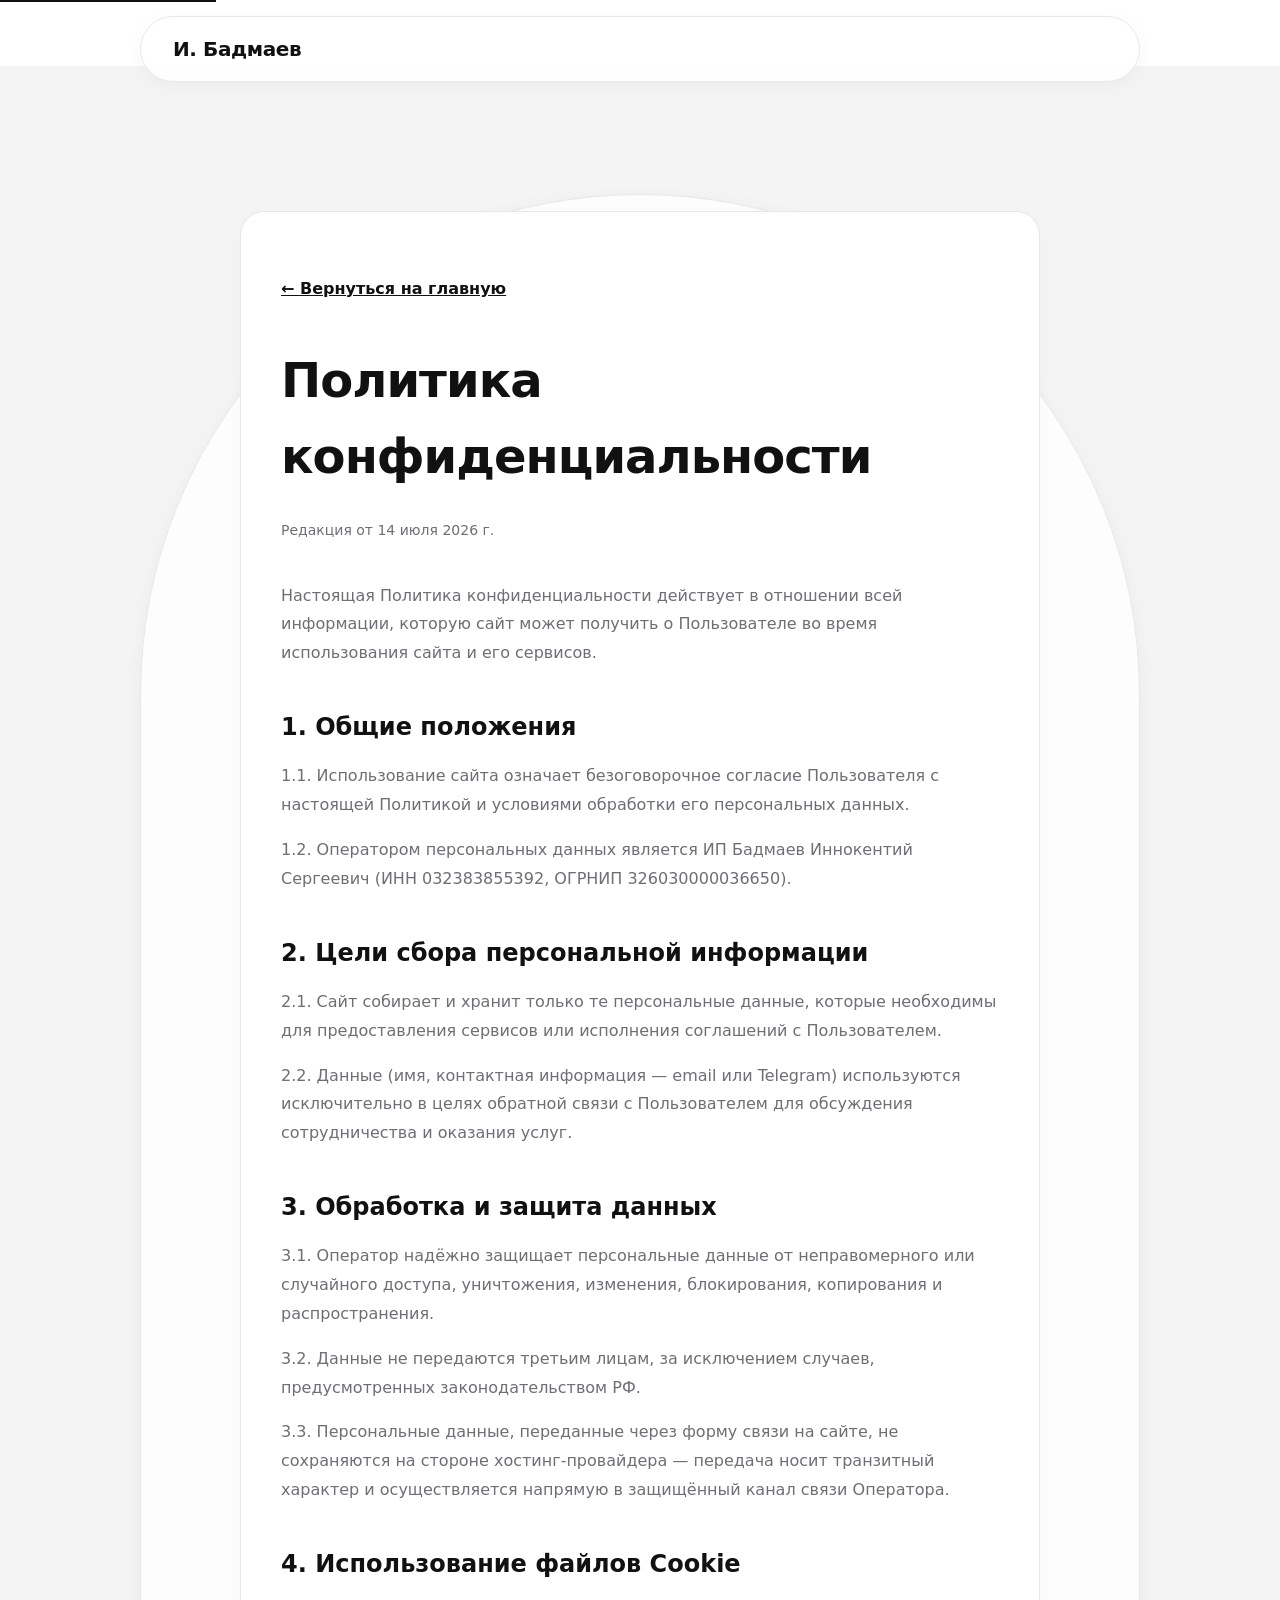
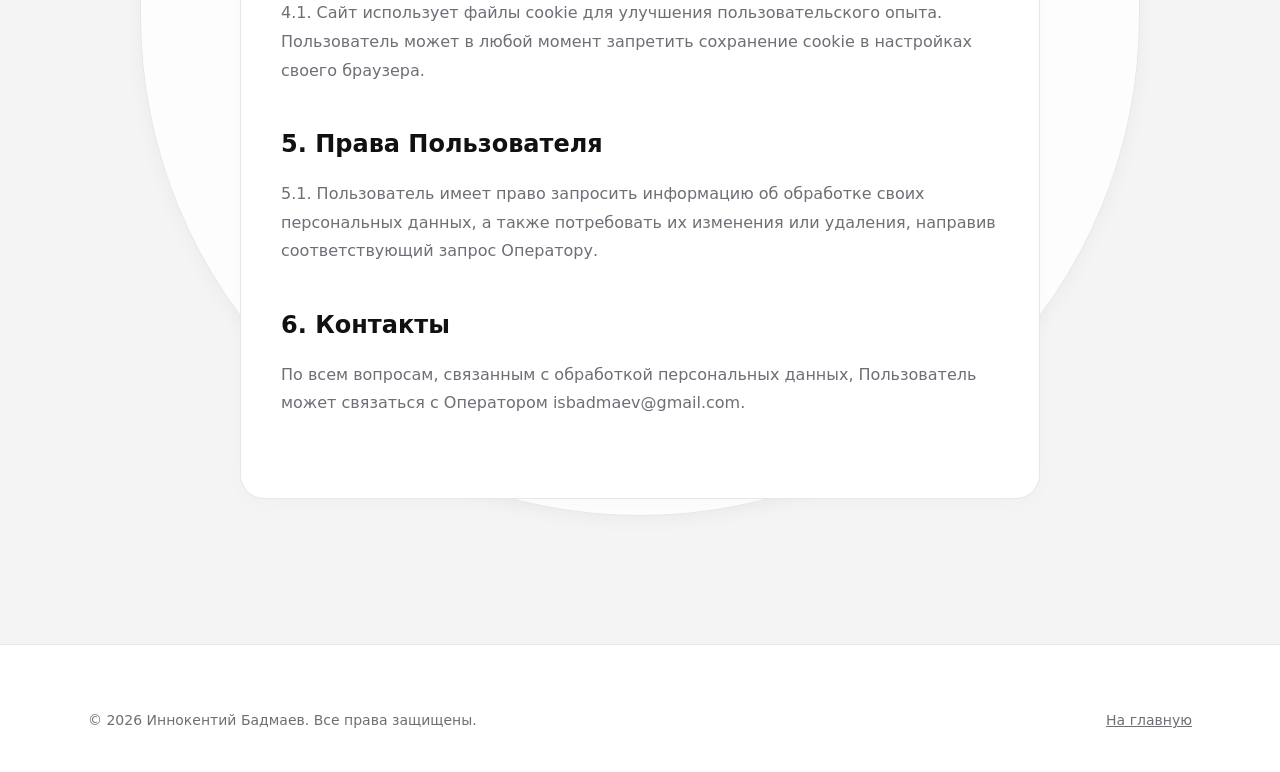
==== privacy.html @ 040f0d51 "Первый запуск" ====
<!DOCTYPE html>
<html lang="ru">
<head>
  <meta charset="UTF-8">
  <meta name="viewport" content="width=device-width, initial-scale=1.0">
  <meta name="theme-color" content="#FFFFFF">
  <title>Политика конфиденциальности &mdash; Иннокентий Бадмаев</title>
  <meta name="description" content="Политика конфиденциальности и обработки персональных данных ИП Бадмаев Иннокентий Сергеевич.">
  <meta name="robots" content="noindex, follow">
  <link rel="canonical" href="https://badmaev.example/privacy.html">

  <!-- Favicons: единые для всех страниц сайта -->
  <link rel="icon" href="assets/favicons/favicon.ico" sizes="any">
  <link rel="icon" type="image/png" sizes="32x32" href="assets/favicons/favicon-32x32.png">
  <link rel="apple-touch-icon" href="assets/favicons/apple-touch-icon.png">

  <link rel="stylesheet" href="css/normalize.css">
  <link rel="stylesheet" href="css/style.css">

  <style>
    /* Локальные стили страницы политики — используют переменные из :root в style.css */
    .privacy {
      padding: 8rem 0 var(--space-section);
      background-color: var(--color-bg-soft);
    }
    .privacy__content {
      max-width: 800px;
      margin: 0 auto;
      background-color: var(--color-bg);
      padding: var(--space-xl) var(--space-lg);
      border-radius: var(--radius-lg);
      border: 1px solid var(--color-border);
      box-shadow: var(--shadow-glow);
    }
    .privacy__updated {
      display: block;
      font-size: var(--fs-small);
      color: var(--color-text-secondary);
      margin-bottom: var(--space-lg);
    }
    .privacy__content h1 {
      font-size: var(--fs-h2);
      font-weight: var(--fw-black);
      margin-bottom: var(--space-md);
      letter-spacing: -0.02em;
      color: var(--color-text);
    }
    .privacy__content h2 {
      font-size: var(--fs-h3);
      font-weight: var(--fw-black);
      margin-top: var(--space-lg);
      margin-bottom: var(--space-sm);
      color: var(--color-text);
    }
    .privacy__content p,
    .privacy__content ul {
      color: var(--color-text-secondary);
      font-size: var(--fs-body);
      line-height: 1.8;
      margin-bottom: var(--space-sm);
    }
    .privacy__content ul {
      padding-left: 1.5rem;
    }
    .privacy__content a {
      color: var(--color-text);
      font-weight: var(--fw-bold);
      text-decoration: underline;
      transition: color var(--transition-fast);
    }
    .privacy__content a:hover {
      color: var(--color-text-secondary);
    }
    .privacy__back {
      display: inline-flex;
      align-items: center;
      gap: 0.5rem;
      margin-bottom: var(--space-lg);
      color: var(--color-text);
      font-weight: var(--fw-bold);
      text-decoration: none;
      transition: color var(--transition-fast);
    }
    .privacy__back:hover {
      color: var(--color-text-secondary);
    }
  </style>
</head>
<body>

  <a href="#privacy-content" class="skip-link">Перейти к содержанию</a>

  <!-- Лёгкая шапка для единого бренд-стиля со всеми страницами сайта -->
  <header class="header">
    <div class="header__container">
      <a href="index.html#hero" class="header__logo">И. Бадмаев</a>
    </div>
  </header>

  <main class="main">
    <section class="privacy" id="privacy-content" aria-labelledby="privacy-title">
      <div class="header__container">
        <div class="privacy__content">
          <a href="index.html" class="privacy__back">&larr; Вернуться на главную</a>

          <h1 id="privacy-title">Политика конфиденциальности</h1>
          <span class="privacy__updated">Редакция от 14 июля 2026 г.</span>

          <p>Настоящая Политика конфиденциальности действует в отношении всей информации, которую сайт может получить о Пользователе во время использования сайта и его сервисов.</p>

          <h2>1. Общие положения</h2>
          <p>1.1. Использование сайта означает безоговорочное согласие Пользователя с настоящей Политикой и условиями обработки его персональных данных.</p>
          <p>1.2. Оператором персональных данных является ИП Бадмаев Иннокентий Сергеевич (ИНН 032383855392, ОГРНИП 326030000036650).</p>

          <h2>2. Цели сбора персональной информации</h2>
          <p>2.1. Сайт собирает и хранит только те персональные данные, которые необходимы для предоставления сервисов или исполнения соглашений с Пользователем.</p>
          <p>2.2. Данные (имя, контактная информация — email или Telegram) используются исключительно в целях обратной связи с Пользователем для обсуждения сотрудничества и оказания услуг.</p>

          <h2>3. Обработка и защита данных</h2>
          <p>3.1. Оператор надёжно защищает персональные данные от неправомерного или случайного доступа, уничтожения, изменения, блокирования, копирования и распространения.</p>
          <p>3.2. Данные не передаются третьим лицам, за исключением случаев, предусмотренных законодательством РФ.</p>
          <p>3.3. Персональные данные, переданные через форму связи на сайте, не сохраняются на стороне хостинг-провайдера — передача носит транзитный характер и осуществляется напрямую в защищённый канал связи Оператора.</p>

          <h2>4. Использование файлов Cookie</h2>
          <p>4.1. Сайт использует файлы cookie для улучшения пользовательского опыта. Пользователь может в любой момент запретить сохранение cookie в настройках своего браузера.</p>

          <h2>5. Права Пользователя</h2>
          <p>5.1. Пользователь имеет право запросить информацию об обработке своих персональных данных, а также потребовать их изменения или удаления, направив соответствующий запрос Оператору.</p>

          <h2>6. Контакты</h2>
          <p>По всем вопросам, связанным с обработкой персональных данных, Пользователь может связаться с Оператором isbadmaev@gmail.com.</p>
        </div>
      </div>
    </section>
  </main>

  <footer class="footer">
    <div class="footer__container">
      <p class="footer__copyright">&copy; 2026 Иннокентий Бадмаев. Все права защищены.</p>
      <nav class="footer__nav" aria-label="Юридическая информация">
        <a class="footer__link" href="index.html">На главную</a>
      </nav>
    </div>
  </footer>

</body>
</html>
---- css/style.css ----
/* ==========================================================================
   style.css — БИС 2.1 (Light Premium Bento Edition)
   Стиль: Чистый минимализм, высокая контрастность, строгая типографика. 
   Mobile First. Подключается строго после normalize.css.
   ========================================================================== */

/* ---- 1. ROOT ПЕРЕМЕННЫЕ ---- */
:root {
  /* Цвета: Светлый премиум */
  --color-bg: #ffffff;          
  --color-bg-soft: #f4f4f5;     
  --color-bg-card: #ffffff;     
  --color-text: #111111;        
  --color-text-secondary: #6e6e76; 
  --color-border: #e7e7ea;      
  --color-border-hover: #d4d4d8;
  
  /* Акценты и Статусы (Успех/Ошибка) */
  --color-accent: #111111;      
  --color-accent-hover: #2a2a2e;
  --color-accent-text: #ffffff; 
  --color-error: #ef4444;       
  --color-success: #10b981;     

  /* Типографика */
  --font-main: 'Inter', system-ui, -apple-system, BlinkMacSystemFont, 'Segoe UI', sans-serif;
  --fs-h1: clamp(2.5rem, 7vw, 4.5rem);
  --fs-h2: clamp(2rem, 5vw, 3rem);
  --fs-h3: clamp(1.25rem, 2vw, 1.5rem);
  --fs-lead: clamp(1.125rem, 1.5vw, 1.25rem);
  --fs-body: 1rem;
  --fs-small: 0.875rem;
  
  --lh-tight: 1.05;
  --lh-normal: 1.6;
  
  --fw-black: 800;
  --fw-bold: 600;
  --fw-regular: 400;

  /* Отступы */
  --space-xs: 0.5rem;
  --space-sm: 1rem;
  --space-md: 1.5rem;
  --space-lg: 2.5rem;
  --space-xl: 4rem;
  --space-section: clamp(5rem, 12vw, 8rem);

  /* Радиусы */
  --radius-pill: 999px;
  --radius-lg: 24px;
  --radius-md: 16px;
  --radius-sm: 8px;

  /* Тени и эффекты */
  --shadow-glow: 0 4px 20px rgba(0, 0, 0, 0.02);
  --shadow-card-hover: 0 12px 30px rgba(0, 0, 0, 0.08), 0 4px 10px rgba(0, 0, 0, 0.03);
  
  /* Контейнер */
  --container-max: 1200px;
  --container-padding: 1.5rem;

  /* Анимация */
  --transition-fast: 0.2s ease-out;
  --transition-base: 0.4s cubic-bezier(0.16, 1, 0.3, 1);
}

@media (min-width: 768px) {
  :root {
    --container-padding: 3rem;
  }
}

/* ---- 2. БАЗА ---- */
body {
  font-family: var(--font-main);
  font-size: var(--fs-body);
  line-height: var(--lh-normal);
  color: var(--color-text);
  background-color: var(--color-bg);
  -webkit-font-smoothing: antialiased;
  -moz-osx-font-smoothing: grayscale;
}

::selection {
  background-color: rgba(17, 17, 17, 0.1);
  color: var(--color-text);
}

a {
  text-decoration: none;
  transition: all var(--transition-fast);
}

.skip-link {
  position: absolute;
  top: -40px;
  left: 0;
  background: var(--color-accent);
  color: var(--color-accent-text);
  padding: 8px;
  z-index: 1000;
  transition: top var(--transition-fast);
}
.skip-link:focus {
  top: 0;
}

.header__container,
.hero__container,
.matrix__container,
.services__container,
.cases__container,
.contact__container,
.footer__container {
  max-width: var(--container-max);
  margin: 0 auto;
  padding-left: var(--container-padding);
  padding-right: var(--container-padding);
}

/* ---- 3. КНОПКИ ---- */
.button {
  display: inline-flex;
  align-items: center;
  justify-content: center;
  gap: var(--space-xs);
  padding: 1.125rem 2.25rem;
  border-radius: var(--radius-pill);
  font-size: var(--fs-body);
  font-weight: var(--fw-bold);
  white-space: nowrap;
  cursor: pointer;
  transition: all var(--transition-base);
}

.button--primary {
  background-color: var(--color-accent);
  color: var(--color-accent-text);
  border: 1px solid transparent;
}

.button--primary:hover {
  background-color: var(--color-accent-hover);
  transform: scale(1.02) translateY(-2px);
  box-shadow: 0 10px 20px rgba(0, 0, 0, 0.1);
}

.button--primary:active {
  transform: scale(0.98);
}

.button:disabled {
  opacity: 0.7;
  cursor: not-allowed;
  transform: none !important;
  box-shadow: none !important;
}

.card__link,
.cases__cta {
  display: inline-flex;
  align-items: center;
  gap: 0.5rem;
  margin-top: auto;
  padding-top: var(--space-md);
  font-size: var(--fs-small);
  font-weight: var(--fw-bold);
  color: var(--color-text);
  text-transform: uppercase;
  letter-spacing: 0.05em;
}

.card__link-arrow {
  display: inline-block;
  transition: transform var(--transition-fast);
}

.card__link:hover .card__link-arrow,
.cases__cta:hover .card__link-arrow {
  transform: translateX(6px);
}

.card__link:hover,
.cases__cta:hover {
  color: var(--color-text-secondary);
}

/* ---- 4. HEADER (ИСПРАВЛЕНО ДЛЯ МЕНЮ) ---- */
.header {
  position: sticky;
  top: var(--space-sm);
  z-index: 100;
  display: flex;
  justify-content: center;
  padding: 0 var(--space-sm);
}

.header__container {
  position: relative; /* Важно: для позиционирования ::before */
  display: flex;
  align-items: center;
  justify-content: space-between;
  width: 100%;
  max-width: 1000px;
  padding: 1rem 2rem;
  background-color: rgba(255, 255, 255, 0.85);
  border: 1px solid var(--color-border);
  border-radius: var(--radius-pill);
  box-shadow: 0 4px 20px rgba(0, 0, 0, 0.04);
}

/* Размытие вынесено на отдельный слой, чтобы не блокировать мобильное меню */
.header__container::before {
  content: "";
  position: absolute;
  inset: 0;
  border-radius: inherit;
  backdrop-filter: blur(16px);
  -webkit-backdrop-filter: blur(16px);
  z-index: -1; 
}

.header__logo {
  font-weight: var(--fw-black);
  font-size: 1.25rem;
  color: var(--color-text);
  letter-spacing: -0.02em;
}

.nav__burger {
  display: flex;
  flex-direction: column;
  justify-content: center;
  gap: 6px;
  width: 32px;
  height: 32px;
  z-index: 110;
  background: transparent;
  border: none;
  cursor: pointer;
  padding: 0;
}

.nav__burger-line {
  display: block;
  width: 100%;
  height: 2px;
  background-color: var(--color-text);
  border-radius: 2px;
  transition: all var(--transition-base);
}

.nav__burger[aria-expanded="true"] .nav__burger-line:nth-child(1) {
  transform: translateY(8px) rotate(45deg);
}
.nav__burger[aria-expanded="true"] .nav__burger-line:nth-child(2) {
  opacity: 0;
}
.nav__burger[aria-expanded="true"] .nav__burger-line:nth-child(3) {
  transform: translateY(-8px) rotate(-45deg);
}

/* Оверлей меню */
.nav__overlay {
  position: fixed;
  top: 0;
  left: 0;
  width: 100vw;
  height: 100vh;
  background-color: rgba(17, 17, 17, 0.4);
  backdrop-filter: blur(4px);
  -webkit-backdrop-filter: blur(4px);
  z-index: 115;
  opacity: 0;
  visibility: hidden;
  transition: all var(--transition-base);
}

.nav__overlay.is-active {
  opacity: 1;
  visibility: visible;
}

/* Панель меню */
.nav__menu {
  position: fixed;
  top: 0;
  right: 0;
  height: 100vh;
  width: min(85vw, 360px);
  background-color: var(--color-bg);
  border-left: 1px solid var(--color-border);
  display: flex;
  flex-direction: column;
  align-items: flex-start;
  gap: var(--space-lg);
  padding: 8rem var(--space-lg) var(--space-lg);
  transform: translateX(100%);
  transition: transform var(--transition-base);
  z-index: 120;
  box-shadow: -10px 0 40px rgba(0, 0, 0, 0.05);
}

.nav__menu.is-open {
  transform: translateX(0);
}

/* Железобетонный крестик закрытия */
.nav__close {
  position: absolute;
  top: 1rem;
  right: 1.5rem;
  background: transparent;
  border: none;
  font-size: 3rem; /* Крупно и удобно */
  line-height: 1;
  color: var(--color-text-secondary);
  cursor: pointer;
  transition: color var(--transition-fast), transform var(--transition-fast);
  padding: 1rem; /* Большая зона клика для пальца */
  display: flex;
  align-items: center;
  justify-content: center;
  border-radius: 50%;
  z-index: 1000; /* Принудительно поверх всего */
}

.nav__close:hover {
  color: var(--color-text);
  transform: scale(1.1);
}

.nav__link {
  font-size: 1.5rem;
  font-weight: var(--fw-bold);
  color: var(--color-text-secondary);
  display: block;
}

.nav__link:hover {
  color: var(--color-text);
}

.nav__link--cta {
  margin-top: var(--space-md);
  padding: 1rem 2rem;
  background-color: var(--color-accent);
  color: var(--color-bg);
  border-radius: var(--radius-pill);
  font-size: 1.125rem;
}

@media (min-width: 900px) {
  .nav__burger,
  .nav__overlay,
  .nav__close {
    display: none;
  }
  .nav__menu {
    position: static;
    height: auto;
    width: auto;
    flex-direction: row;
    align-items: center;
    gap: 2.5rem;
    padding: 0;
    transform: none;
    border: none;
    background-color: transparent;
    box-shadow: none;
  }
  .nav__link {
    font-size: 0.9375rem;
  }
  .nav__link--cta {
    margin-top: 0;
    padding: 0.75rem 1.5rem;
    font-size: 0.9375rem;
  }
}

/* ---- 5. HERO ---- */
.hero {
  padding: 8rem 0 var(--space-section);
  background-color: var(--color-bg);
}

.hero__container {
  display: flex;
  flex-direction: column;
  gap: var(--space-xl);
}

.hero__avatar {
  width: 140px;
  height: 160px; 
  border-radius: var(--radius-lg);
  object-fit: cover;
  margin-bottom: var(--space-lg);
  border: 1px solid var(--color-border);
  box-shadow: var(--shadow-glow);
}

.hero__title {
  font-size: var(--fs-h1);
  font-weight: var(--fw-black);
  line-height: var(--lh-tight);
  letter-spacing: -0.03em;
  margin-bottom: var(--space-md);
  color: var(--color-text);
}

.hero__subtitle {
  font-size: var(--fs-lead);
  font-weight: var(--fw-bold);
  color: var(--color-text-secondary);
  margin-bottom: var(--space-md);
  max-width: 800px;
}

.hero__lead {
  font-size: var(--fs-body);
  color: var(--color-text-secondary);
  max-width: 600px;
  margin-bottom: var(--space-lg);
  line-height: 1.8;
}

.hero__stats {
  display: grid;
  grid-template-columns: 1fr;
  gap: var(--space-sm);
}

.hero__stat {
  background-color: var(--color-bg-soft);
  border: 1px solid transparent;
  border-radius: var(--radius-lg);
  padding: var(--space-lg);
  display: flex;
  flex-direction: column;
  gap: 0.5rem;
}

.hero__stat-number {
  font-size: 2.5rem;
  font-weight: var(--fw-black);
  color: var(--color-text);
  letter-spacing: -0.02em;
}

.hero__stat-label {
  font-size: var(--fs-small);
  color: var(--color-text-secondary);
  line-height: 1.5;
}

@media (min-width: 768px) {
  .hero__avatar {
    width: 180px;
    height: 220px;
  }
  .hero__stats {
    grid-template-columns: repeat(3, 1fr);
  }
}

/* ---- ЧЕРЕДОВАНИЕ ФОНА СЕКЦИЙ ---- */
.matrix, .cases {
  background-color: var(--color-bg-soft);
}
.services, .contact {
  background-color: var(--color-bg);
}

/* ---- 6. КАРТОЧКИ УСЛУГ И КЕЙСОВ ---- */
.matrix, .services, .cases {
  padding: var(--space-section) 0;
}

.matrix__title, .services__title, .cases__title {
  font-size: var(--fs-h2);
  font-weight: var(--fw-black);
  letter-spacing: -0.02em;
  margin-bottom: var(--space-sm);
}

.matrix__subtitle, .contact__subtitle {
  font-size: var(--fs-lead);
  color: var(--color-text-secondary);
  max-width: 600px;
  margin-bottom: var(--space-xl);
}

/* Сетки */
.matrix__grid {
  display: grid;
  grid-template-columns: 1fr;
  gap: var(--space-md);
}

.services-grid, .cases__timeline {
  display: grid;
  grid-template-columns: 1fr;
  gap: var(--space-md);
}

.matrix__card, .services-grid__item, .cases__card {
  background-color: var(--color-bg-card);
  border: 1px solid var(--color-border);
  border-radius: var(--radius-lg);
  padding: var(--space-lg);
  display: flex;
  flex-direction: column;
  transition: all var(--transition-base);
  box-shadow: var(--shadow-glow);
}

.services-grid__item {
  background-color: var(--color-bg-soft);
  border-color: transparent;
}

.matrix__card:hover, .services-grid__item:hover, .cases__card:hover {
  transform: translateY(-4px);
  border-color: var(--color-border-hover);
  box-shadow: var(--shadow-card-hover);
  background-color: var(--color-bg-card);
}

.matrix__card-title, .services-grid__title, .cases__item-title {
  font-size: var(--fs-h3);
  font-weight: var(--fw-bold);
  margin-bottom: var(--space-sm);
  color: var(--color-text);
  letter-spacing: -0.01em;
}

.matrix__card-text, .services-grid__text, .cases__item-text {
  font-size: 1rem;
  color: var(--color-text-secondary);
  line-height: 1.6;
  margin-bottom: var(--space-lg);
}

.services-grid__index {
  display: inline-block;
  font-size: 0.75rem;
  font-weight: var(--fw-black);
  color: rgba(17, 17, 17, 0.3);
  margin-bottom: var(--space-md);
  font-family: monospace;
  letter-spacing: 0.1em;
}

.cases__date {
  display: inline-block;
  font-size: var(--fs-small);
  color: var(--color-text-secondary);
  margin-bottom: var(--space-sm);
  font-family: monospace;
}

.cases__badges {
  display: flex;
  flex-wrap: wrap;
  gap: 0.5rem;
  margin-bottom: var(--space-md);
}

.cases__badge {
  padding: 0.375rem 0.875rem;
  background-color: var(--color-bg-soft);
  border-radius: var(--radius-pill);
  font-size: 0.75rem;
  font-weight: var(--fw-bold);
  color: var(--color-text);
}

@media (min-width: 768px) {
  .matrix__grid {
    grid-template-columns: repeat(3, 1fr);
  }
  .services-grid {
    grid-template-columns: repeat(2, 1fr);
  }
  .cases__timeline {
    grid-template-columns: repeat(2, 1fr);
  }
}

/* ---- 7. ФОРМА СВЯЗИ ---- */
.contact {
  padding: var(--space-section) 0;
}

.contact__container {
  display: flex;
  flex-direction: column;
  max-width: 800px;
  margin: 0 auto;
}

.contact__form {
  background-color: var(--color-bg-card);
  border: 1px solid var(--color-border);
  border-radius: var(--radius-lg);
  padding: var(--space-lg);
  display: flex;
  flex-direction: column;
  gap: var(--space-md);
  box-shadow: var(--shadow-glow);
}

.contact__row {
  display: grid;
  grid-template-columns: 1fr;
  gap: var(--space-md);
}

.contact__field {
  display: flex;
  flex-direction: column;
  gap: 0.5rem;
  position: relative; 
}

.contact__label {
  font-size: 0.875rem;
  font-weight: var(--fw-bold);
  color: var(--color-text-secondary);
}

.contact__input,
.contact__textarea {
  padding: 1rem 1.25rem;
  background-color: var(--color-bg-soft);
  border: 1px solid transparent;
  border-radius: var(--radius-md);
  font-family: var(--font-main);
  font-size: 1rem;
  color: var(--color-text);
  transition: all var(--transition-fast);
}

.contact__input:focus,
.contact__textarea:focus {
  outline: none;
  border-color: var(--color-text);
  background-color: var(--color-bg);
  box-shadow: 0 0 0 4px rgba(17, 17, 17, 0.05);
}

.contact__input.is-invalid,
.contact__textarea.is-invalid {
  border-color: var(--color-error);
  background-color: #fef2f2;
}
.contact__input.is-invalid:focus,
.contact__textarea.is-invalid:focus {
  box-shadow: 0 0 0 4px rgba(239, 68, 68, 0.1);
}

.contact__error {
  color: var(--color-error);
  font-size: 0.75rem;
  font-weight: var(--fw-bold);
  display: none;
  margin-top: 0.25rem;
}
.contact__error.is-visible {
  display: block;
}

.contact__textarea {
  resize: vertical;
  min-height: 140px;
}

.contact__consent {
  display: flex;
  align-items: flex-start;
  gap: 0.75rem;
  margin-top: 0.5rem;
}

.contact__checkbox {
  margin-top: 0.25rem;
  width: 18px;
  height: 18px;
  accent-color: var(--color-accent);
}

.contact__consent-label {
  font-size: 0.875rem;
  color: var(--color-text-secondary);
  line-height: 1.5;
}

.contact__policy-link {
  color: var(--color-text);
  text-decoration: underline;
}

.contact__submit {
  margin-top: var(--space-sm);
  align-self: flex-start;
}

.contact__microtext {
  font-size: 0.75rem;
  color: var(--color-text-secondary);
  margin-top: 0.5rem;
}

.contact__status {
  font-size: 0.875rem;
  font-weight: var(--fw-bold);
  margin-top: 1rem;
  display: none;
  padding: 1rem;
  border-radius: var(--radius-sm);
}

.contact__status.is-success {
  display: block;
  background-color: #ecfdf5;
  color: var(--color-success);
  border: 1px solid #a7f3d0;
}

.contact__status.is-error {
  display: block;
  background-color: #fef2f2;
  color: var(--color-error);
  border: 1px solid #fecaca;
}

@media (min-width: 640px) {
  .contact__row {
    grid-template-columns: repeat(2, 1fr);
  }
}

/* ---- 8. FOOTER ---- */
.footer {
  padding: var(--space-xl) 0 var(--space-lg);
  border-top: 1px solid var(--color-border);
  background-color: var(--color-bg);
}

.footer__container {
  display: flex;
  flex-direction: column;
  align-items: center;
  gap: var(--space-md);
  text-align: center;
}

.footer__copyright {
  font-size: 0.875rem;
  color: var(--color-text-secondary);
}

.footer__nav {
  display: flex;
  gap: var(--space-sm);
}

.footer__link {
  font-size: 0.875rem;
  color: var(--color-text-secondary);
  text-decoration: underline;
}

.footer__link:hover {
  color: var(--color-text);
}

.footer__socials {
  display: flex;
  gap: var(--space-md);
}

.footer__social-link {
  font-size: 0.875rem;
  font-weight: var(--fw-bold);
  color: var(--color-text);
}

.footer__social-link:hover {
  color: var(--color-text-secondary);
}

@media (min-width: 640px) {
  .footer__container {
    flex-direction: row;
    justify-content: space-between;
    text-align: left;
  }
}

/* ---- 9. COOKIE CONSENT ---- */
.cookie-consent {
  position: fixed;
  bottom: var(--space-md);
  left: 50%;
  transform: translateX(-50%) translateY(0);
  z-index: 200;
  display: flex;
  flex-direction: column;
  align-items: center;
  gap: var(--space-md);
  width: calc(100% - 2rem);
  max-width: 600px;
  padding: 1.5rem;
  background-color: rgba(255, 255, 255, 0.95);
  backdrop-filter: blur(20px);
  -webkit-backdrop-filter: blur(20px);
  border: 1px solid var(--color-border);
  border-radius: var(--radius-lg);
  box-shadow: 0 20px 40px rgba(0, 0, 0, 0.1);
  transition: all var(--transition-base);
}

.cookie-consent[hidden] {
  display: flex;
  opacity: 0;
  transform: translateX(-50%) translateY(120%);
  pointer-events: none;
}

.cookie-consent__text {
  font-size: 0.875rem;
  color: var(--color-text-secondary);
  text-align: center;
  line-height: 1.5;
}

.cookie-consent__link {
  color: var(--color-text);
  text-decoration: underline;
}

@media (min-width: 640px) {
  .cookie-consent {
    flex-direction: row;
    justify-content: space-between;
    text-align: left;
  }
  .cookie-consent__text {
    text-align: left;
  }
}
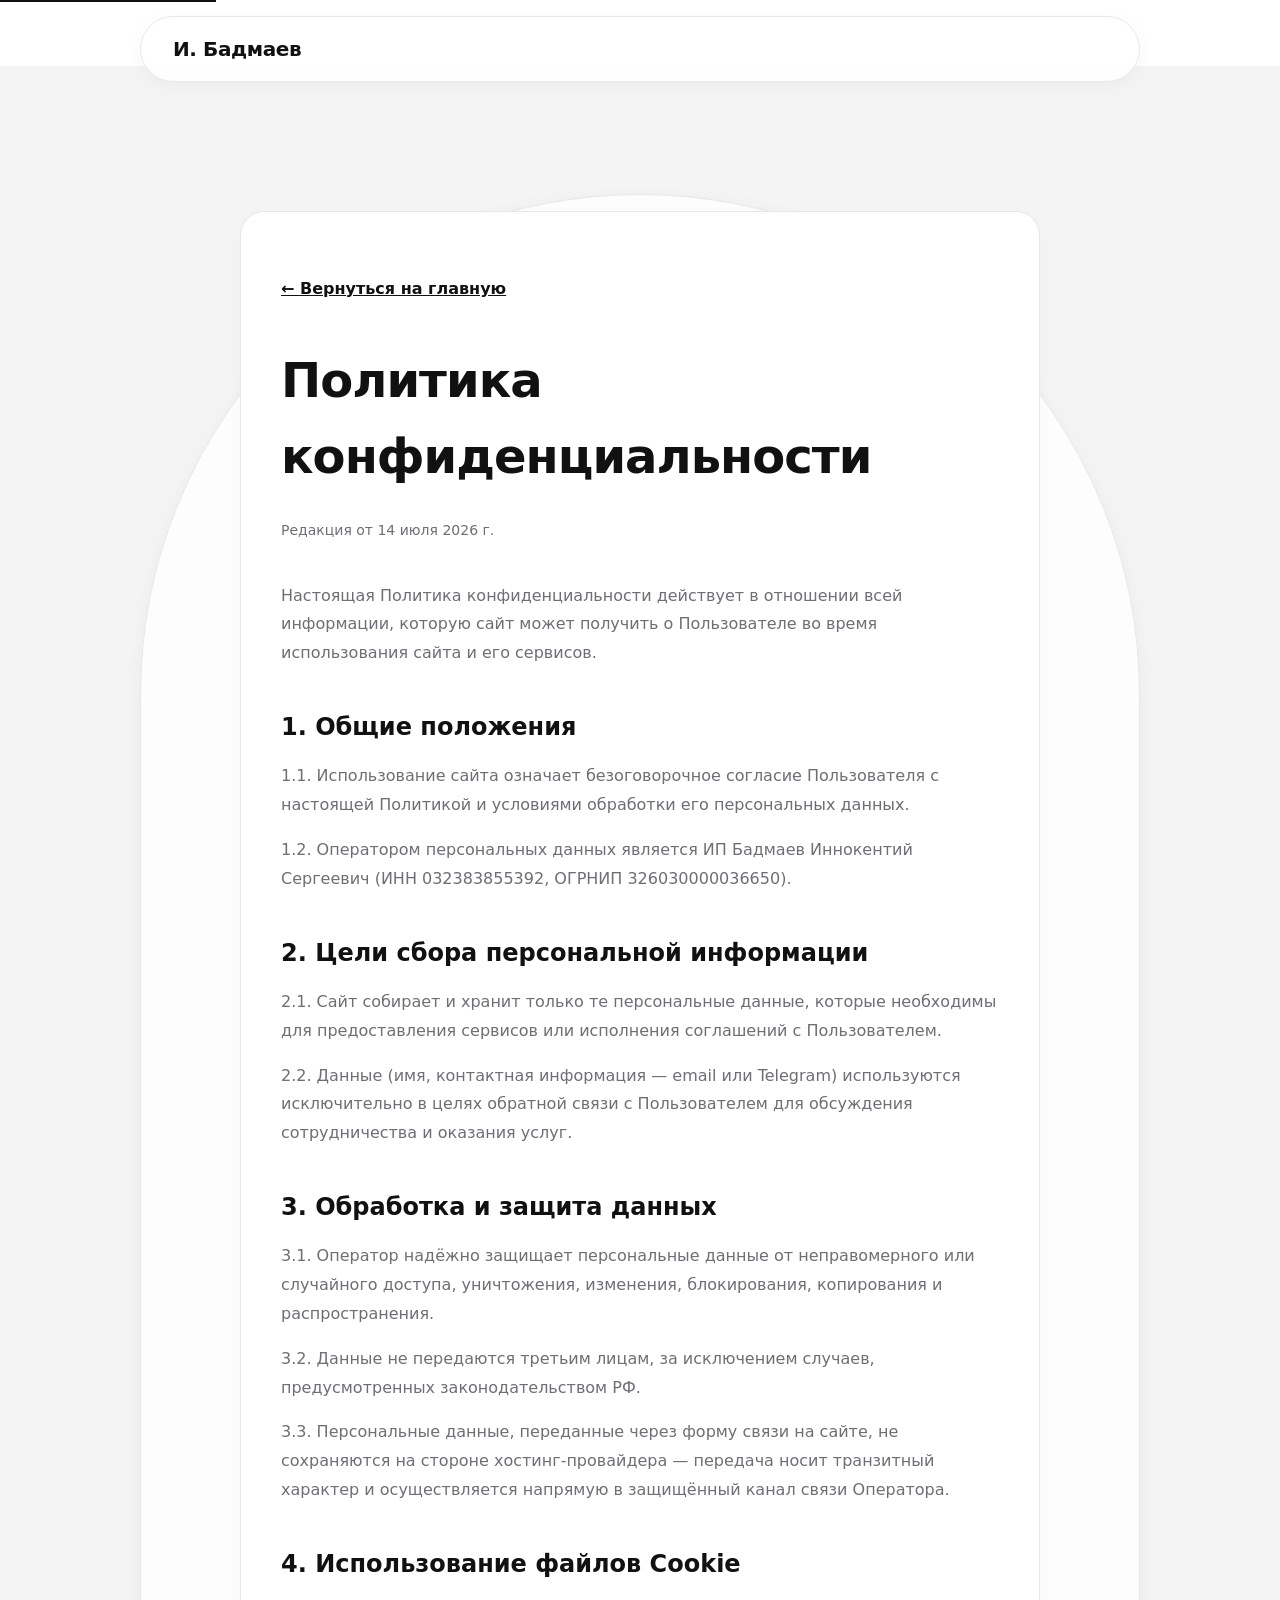
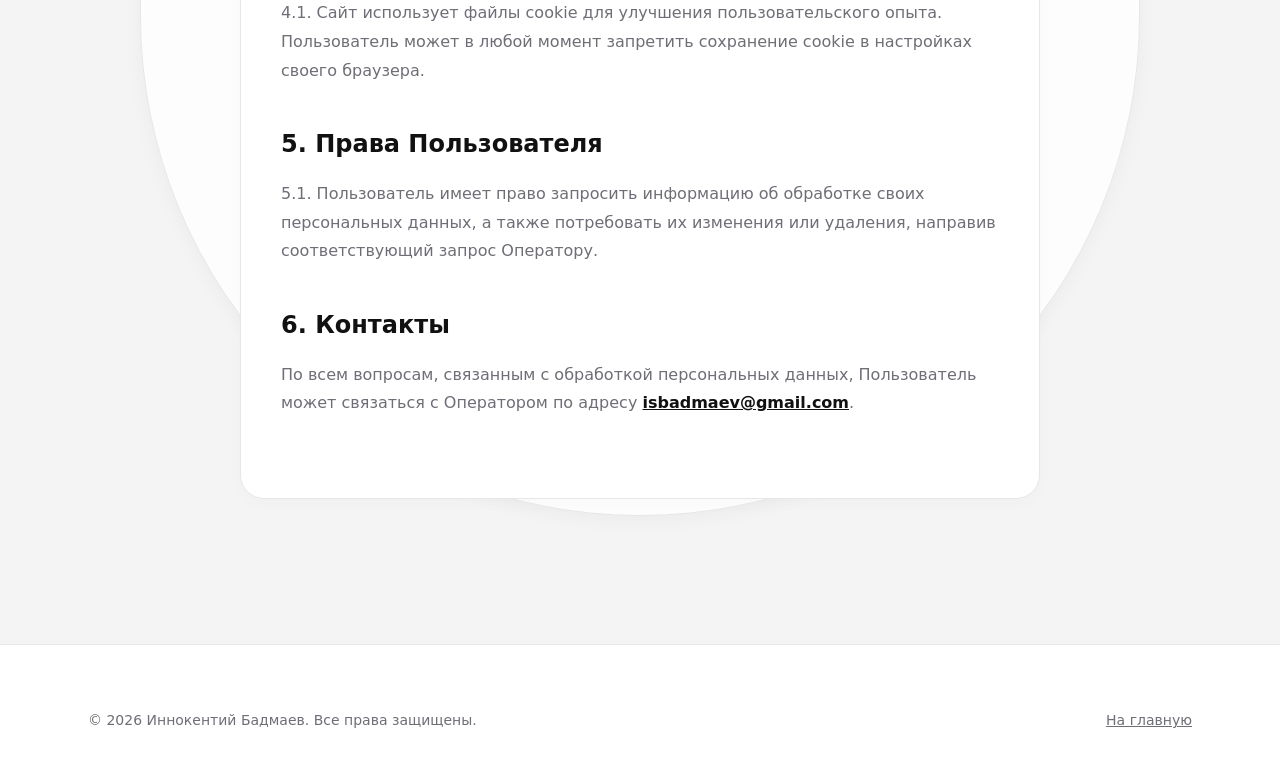
==== commit f3585fcc: "fix: contact__title styles, menu null-check, netlify build config" ====
--- a/privacy.html
+++ b/privacy.html
@@ -7,7 +7,7 @@
   <title>Политика конфиденциальности &mdash; Иннокентий Бадмаев</title>
   <meta name="description" content="Политика конфиденциальности и обработки персональных данных ИП Бадмаев Иннокентий Сергеевич.">
   <meta name="robots" content="noindex, follow">
-  <link rel="canonical" href="https://badmaev.example/privacy.html">
+  <link rel="canonical" href="https://isbadmaev.ru/privacy.html">
 
   <!-- Favicons: единые для всех страниц сайта -->
   <link rel="icon" href="assets/favicons/favicon.ico" sizes="any">
@@ -128,7 +128,7 @@
           <p>5.1. Пользователь имеет право запросить информацию об обработке своих персональных данных, а также потребовать их изменения или удаления, направив соответствующий запрос Оператору.</p>
 
           <h2>6. Контакты</h2>
-          <p>По всем вопросам, связанным с обработкой персональных данных, Пользователь может связаться с Оператором isbadmaev@gmail.com.</p>
+          <p>По всем вопросам, связанным с обработкой персональных данных, Пользователь может связаться с Оператором по адресу <a href="mailto:isbadmaev@gmail.com">isbadmaev@gmail.com</a>.</p>
         </div>
       </div>
     </section>
--- a/css/style.css
+++ b/css/style.css
@@ -379,8 +379,19 @@
     font-size: 0.9375rem;
   }
 }
+@media (max-width: 400px) {
+  .header__logo {
+    font-size: 1rem;
+  }
+  .header__container {
+    padding: 1rem 1.25rem;
+  }
+}
 
 /* ---- 5. HERO ---- */
+.hero, .matrix, .services, .cases, .contact {
+  scroll-margin-top: 6rem;
+}
 .hero {
   padding: 8rem 0 var(--space-section);
   background-color: var(--color-bg);
@@ -479,7 +490,7 @@
   padding: var(--space-section) 0;
 }
 
-.matrix__title, .services__title, .cases__title {
+.matrix__title, .services__title, .cases__title, .contact__title {
   font-size: var(--fs-h2);
   font-weight: var(--fw-black);
   letter-spacing: -0.02em;
@@ -830,6 +841,16 @@
   transform: translateX(-50%) translateY(120%);
   pointer-events: none;
 }
+.cookie-consent:not(.is-visible) {
+  opacity: 0;
+  transform: translateX(-50%) translateY(120%);
+  pointer-events: none;
+}
+.cookie-consent.is-visible {
+  opacity: 1;
+  transform: translateX(-50%) translateY(0);
+  pointer-events: auto;
+}
 
 .cookie-consent__text {
   font-size: 0.875rem;
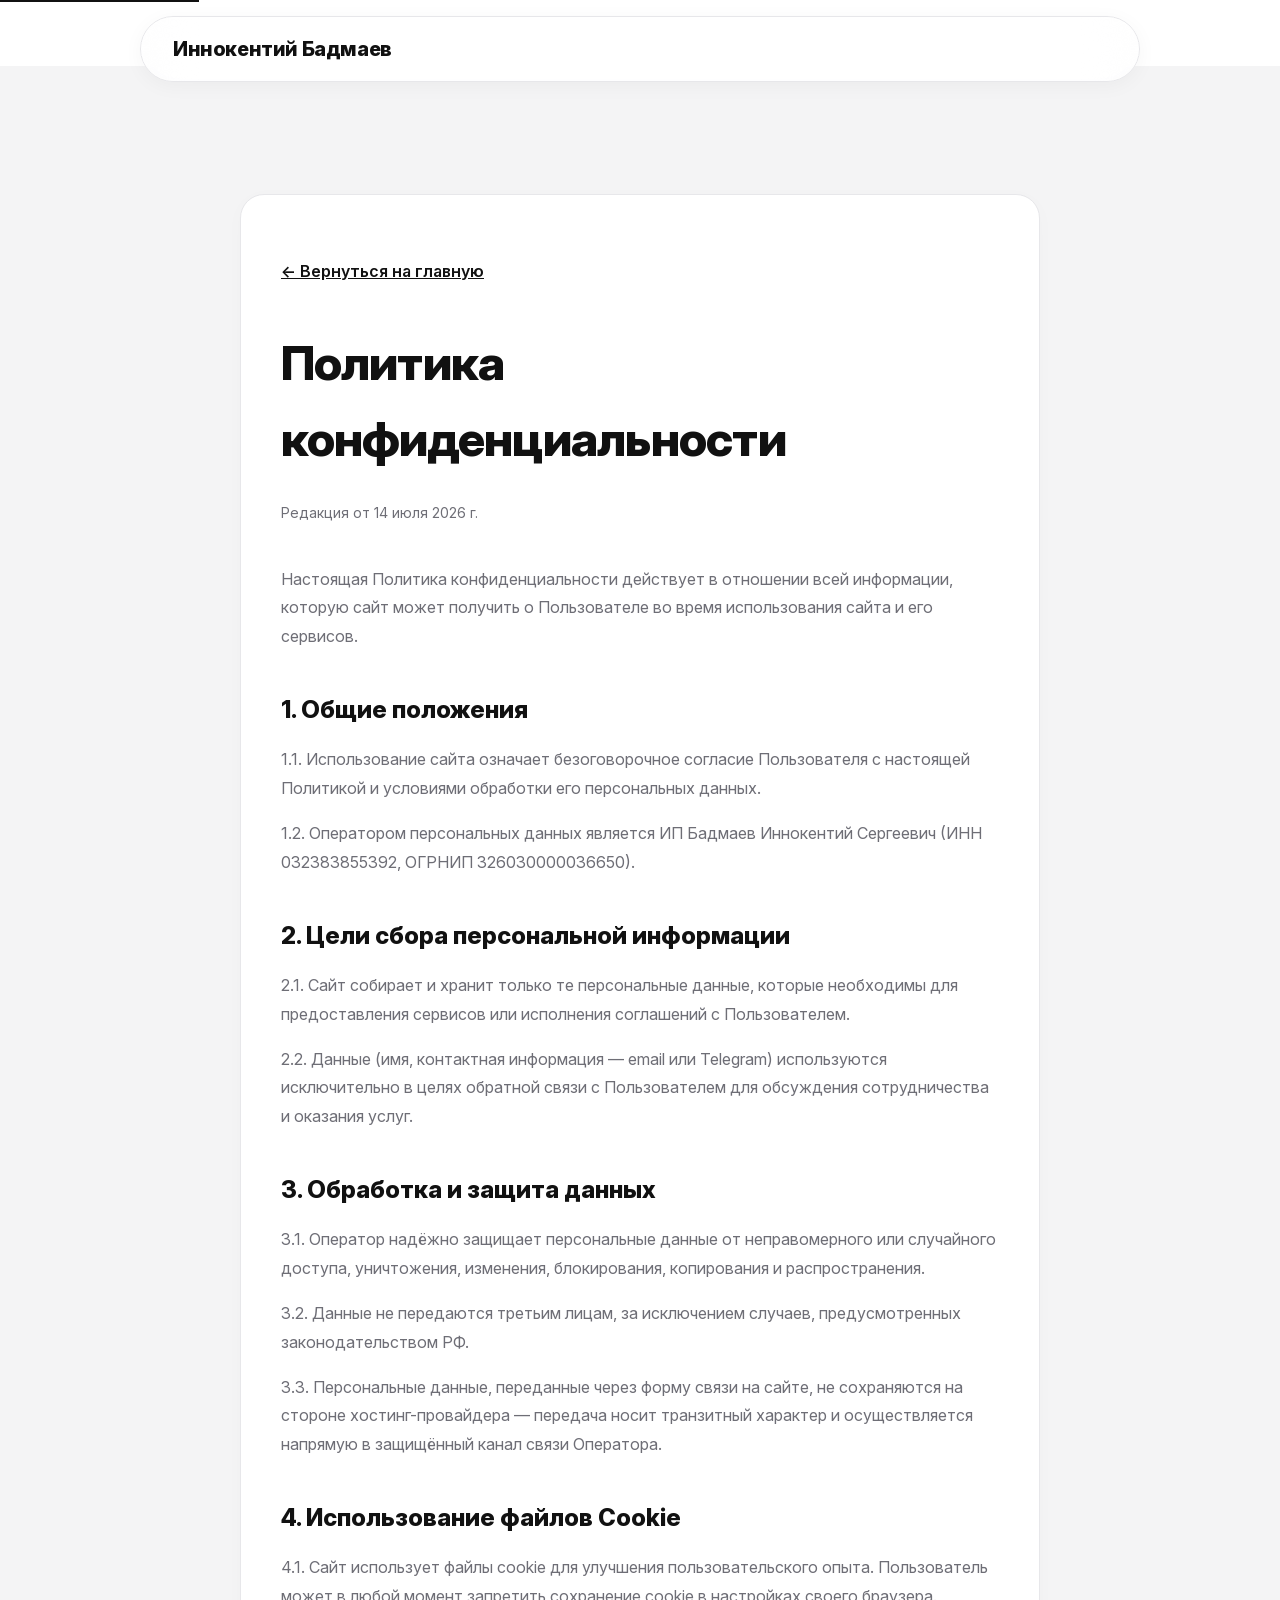
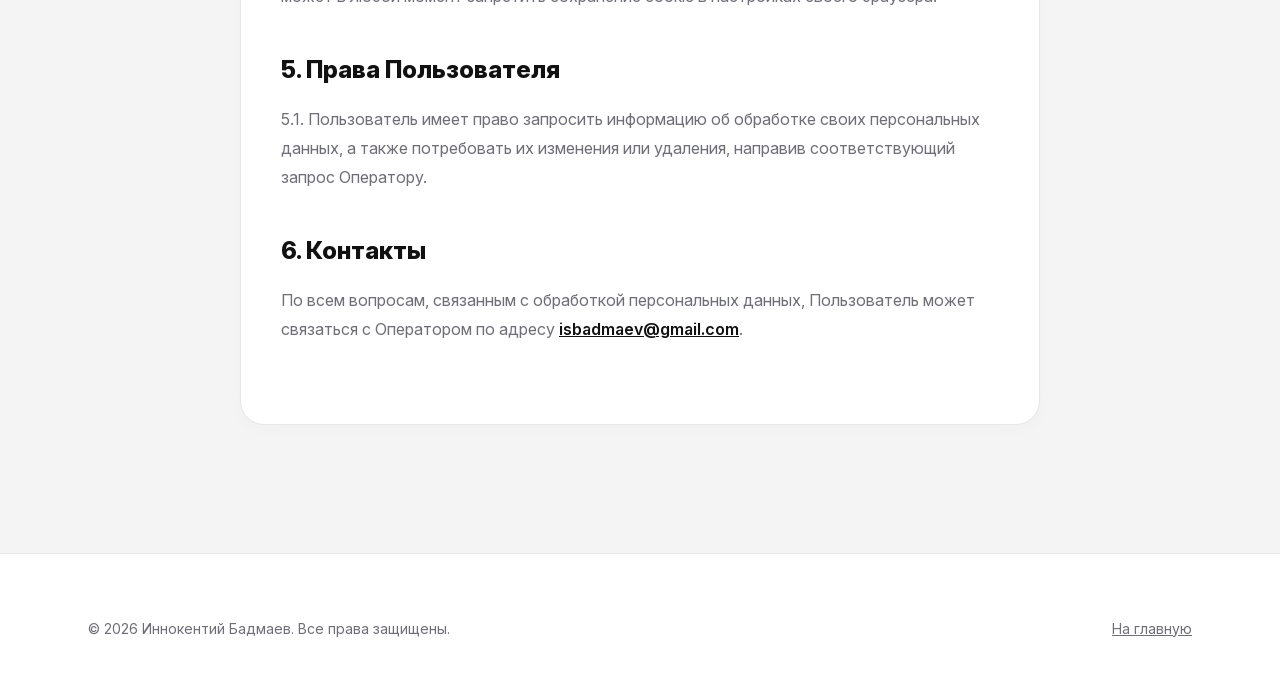
==== commit 971bace6: "fix: complete technical audit, variable font localization and performance optimization" ====
--- a/privacy.html
+++ b/privacy.html
@@ -10,9 +10,11 @@
   <link rel="canonical" href="https://isbadmaev.ru/privacy.html">
 
   <!-- Favicons: единые для всех страниц сайта -->
+  <link rel="icon" type="image/svg+xml" href="assets/favicons/favicon.svg">
+  <link rel="icon" type="image/png" sizes="96x96" href="assets/favicons/favicon-96x96.png">
   <link rel="icon" href="assets/favicons/favicon.ico" sizes="any">
-  <link rel="icon" type="image/png" sizes="32x32" href="assets/favicons/favicon-32x32.png">
   <link rel="apple-touch-icon" href="assets/favicons/apple-touch-icon.png">
+  <link rel="manifest" href="assets/favicons/site.webmanifest">
 
   <link rel="stylesheet" href="css/normalize.css">
   <link rel="stylesheet" href="css/style.css">
@@ -84,6 +86,12 @@
     .privacy__back:hover {
       color: var(--color-text-secondary);
     }
+    .privacy__container {
+      max-width: var(--container-max);
+      margin: 0 auto;
+      padding-left: var(--container-padding);
+      padding-right: var(--container-padding);
+    }
   </style>
 </head>
 <body>
@@ -93,13 +101,13 @@
   <!-- Лёгкая шапка для единого бренд-стиля со всеми страницами сайта -->
   <header class="header">
     <div class="header__container">
-      <a href="index.html#hero" class="header__logo">И. Бадмаев</a>
+      <a href="index.html#hero" class="header__logo">Иннокентий Бадмаев</a>
     </div>
   </header>
 
   <main class="main">
     <section class="privacy" id="privacy-content" aria-labelledby="privacy-title">
-      <div class="header__container">
+      <div class="privacy__container">
         <div class="privacy__content">
           <a href="index.html" class="privacy__back">&larr; Вернуться на главную</a>
 
--- a/css/style.css
+++ b/css/style.css
@@ -71,6 +71,13 @@
   }
 }
 
+@font-face {
+  font-family: 'Inter';
+  src: url('../assets/fonts/inter-var.woff2') format('woff2');
+  font-weight: 100 900;
+  font-display: swap;
+}
+
 /* ---- 2. БАЗА ---- */
 body {
   font-family: var(--font-main);
@@ -208,6 +215,9 @@
   border: 1px solid var(--color-border);
   border-radius: var(--radius-pill);
   box-shadow: 0 4px 20px rgba(0, 0, 0, 0.04);
+  /* GPU-ускорение для плавного скролла под шапкой */
+  will-change: transform, backdrop-filter;
+  transform: translateZ(0);
 }
 
 /* Размытие вынесено на отдельный слой, чтобы не блокировать мобильное меню */
@@ -833,22 +843,25 @@
   border-radius: var(--radius-lg);
   box-shadow: 0 20px 40px rgba(0, 0, 0, 0.1);
   transition: all var(--transition-base);
+  /* GPU-инъекция для плавной анимации появления баннера */
+  will-change: transform, opacity;
+  transform: translateX(-50%) translateZ(0);
 }
 
 .cookie-consent[hidden] {
   display: flex;
   opacity: 0;
-  transform: translateX(-50%) translateY(120%);
+  transform: translateX(-50%) translateY(120%) translateZ(0);
   pointer-events: none;
 }
 .cookie-consent:not(.is-visible) {
   opacity: 0;
-  transform: translateX(-50%) translateY(120%);
+  transform: translateX(-50%) translateY(120%) translateZ(0);
   pointer-events: none;
 }
 .cookie-consent.is-visible {
   opacity: 1;
-  transform: translateX(-50%) translateY(0);
+  transform: translateX(-50%) translateY(0) translateZ(0);
   pointer-events: auto;
 }
 
@@ -873,4 +886,14 @@
   .cookie-consent__text {
     text-align: left;
   }
+}
+.footer__social-link svg {
+  color: var(--color-text);
+  opacity: 0.8;
+  transition: opacity var(--transition-fast);
+}
+
+.footer__social-link:hover svg {
+  opacity: 1;
+  color: var(--color-text-secondary);
 }
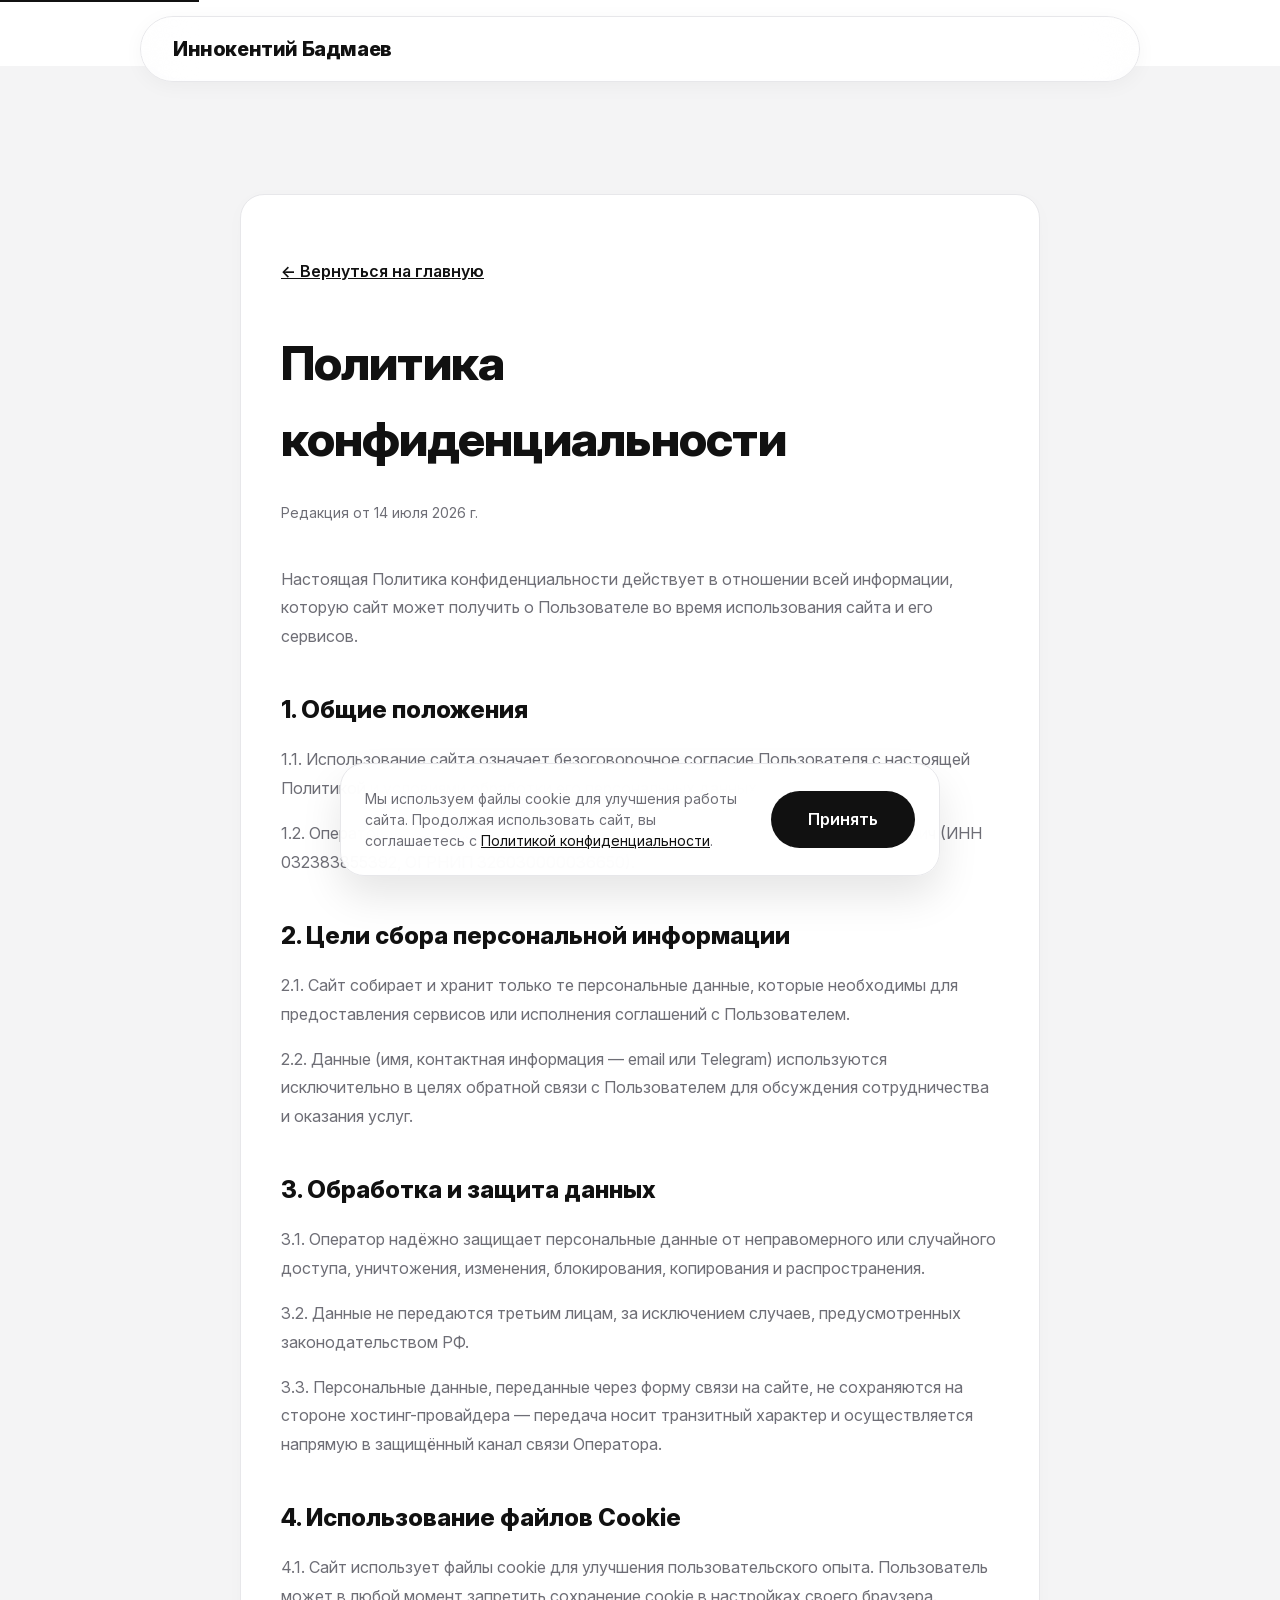
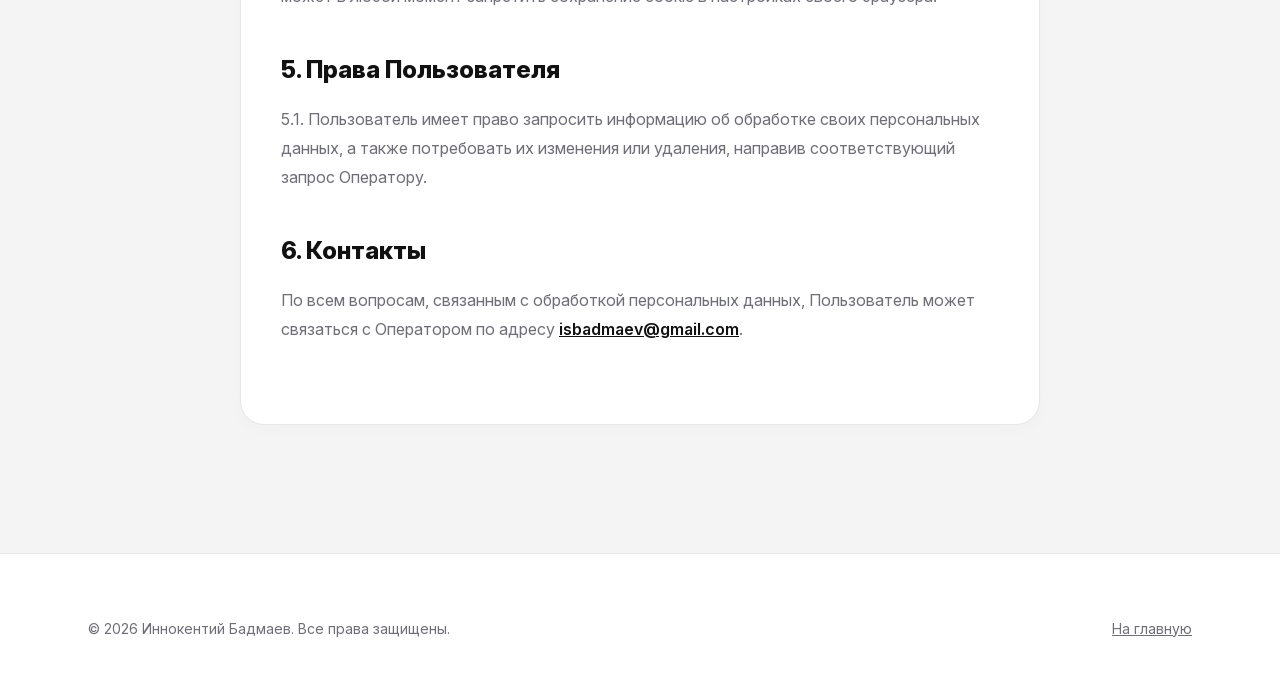
==== commit 26c20b26: "fix: update robots.txt sitemap url, add og:image dimensions, and include cookie consent on privacy p" ====
--- a/privacy.html
+++ b/privacy.html
@@ -22,17 +22,29 @@
   <style>
     /* Локальные стили страницы политики — используют переменные из :root в style.css */
     .privacy {
-      padding: 8rem 0 var(--space-section);
+      padding: 6rem 0 var(--space-section); /* Уменьшили верхний отступ для мобилок */
       background-color: var(--color-bg-soft);
     }
     .privacy__content {
       max-width: 800px;
       margin: 0 auto;
       background-color: var(--color-bg);
-      padding: var(--space-xl) var(--space-lg);
+      padding: var(--space-md); /* Комфортный отступ для смартфона */
       border-radius: var(--radius-lg);
       border: 1px solid var(--color-border);
       box-shadow: var(--shadow-glow);
+      overflow-wrap: break-word; /* Защита от вылезания длинных слов/email за края */
+      word-break: break-word;
+    }
+
+    /* Возвращаем "воздух" для планшетов и десктопов */
+    @media (min-width: 768px) {
+      .privacy {
+        padding: 8rem 0 var(--space-section);
+      }
+      .privacy__content {
+        padding: var(--space-xl) var(--space-lg);
+      }
     }
     .privacy__updated {
       display: block;
@@ -142,6 +154,7 @@
     </section>
   </main>
 
+  <!-- ==================== FOOTER ==================== -->
   <footer class="footer">
     <div class="footer__container">
       <p class="footer__copyright">&copy; 2026 Иннокентий Бадмаев. Все права защищены.</p>
@@ -151,5 +164,15 @@
     </div>
   </footer>
 
+  <!-- ==================== COOKIE CONSENT (152-ФЗ) ==================== -->
+  <div class="cookie-consent" id="cookie-consent" role="dialog" aria-label="Уведомление об использовании cookie" hidden>
+    <p class="cookie-consent__text">
+      Мы используем файлы cookie для улучшения работы сайта. Продолжая использовать сайт, вы соглашаетесь с
+      <a href="privacy.html" class="cookie-consent__link">Политикой конфиденциальности</a>.
+    </p>
+    <button class="cookie-consent__button button button--primary" id="cookie-consent-accept" type="button">Принять</button>
+  </div>
+
+  <script src="js/cookie-consent.js" defer></script>
 </body>
 </html>
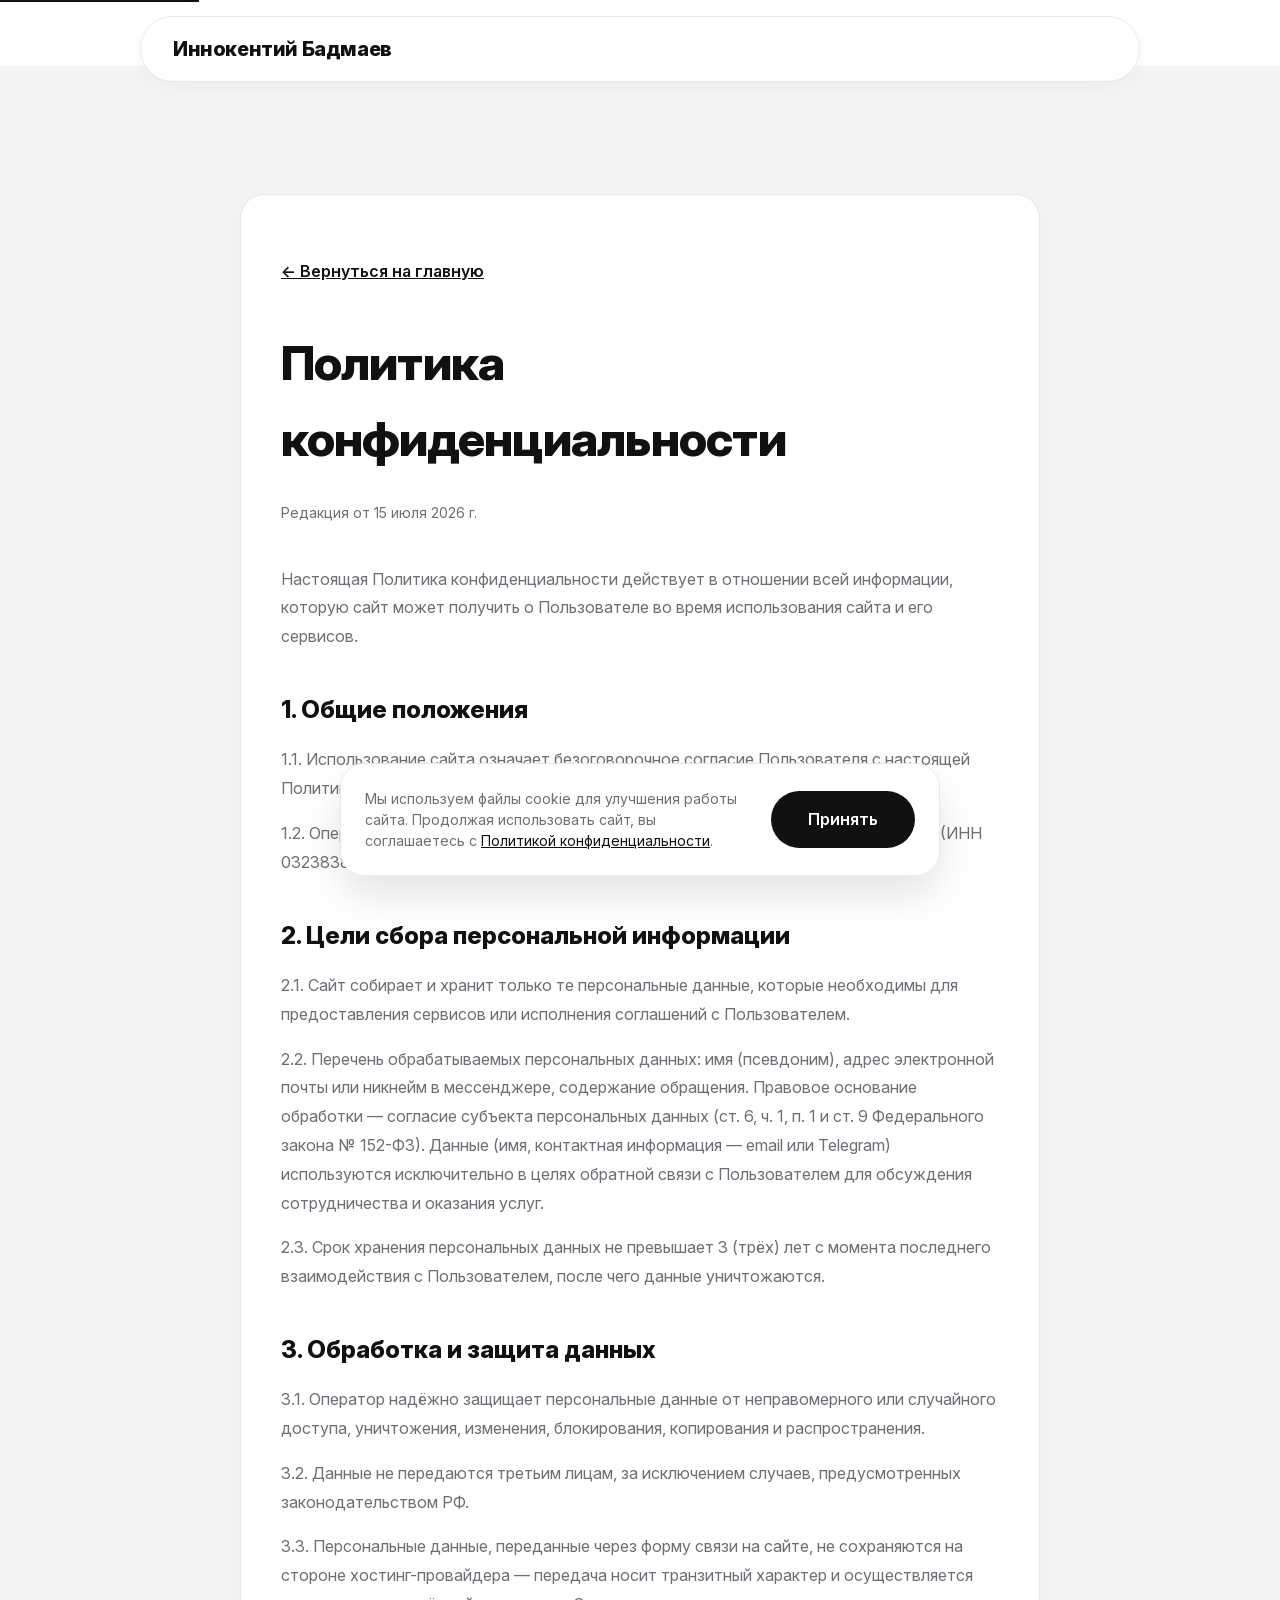
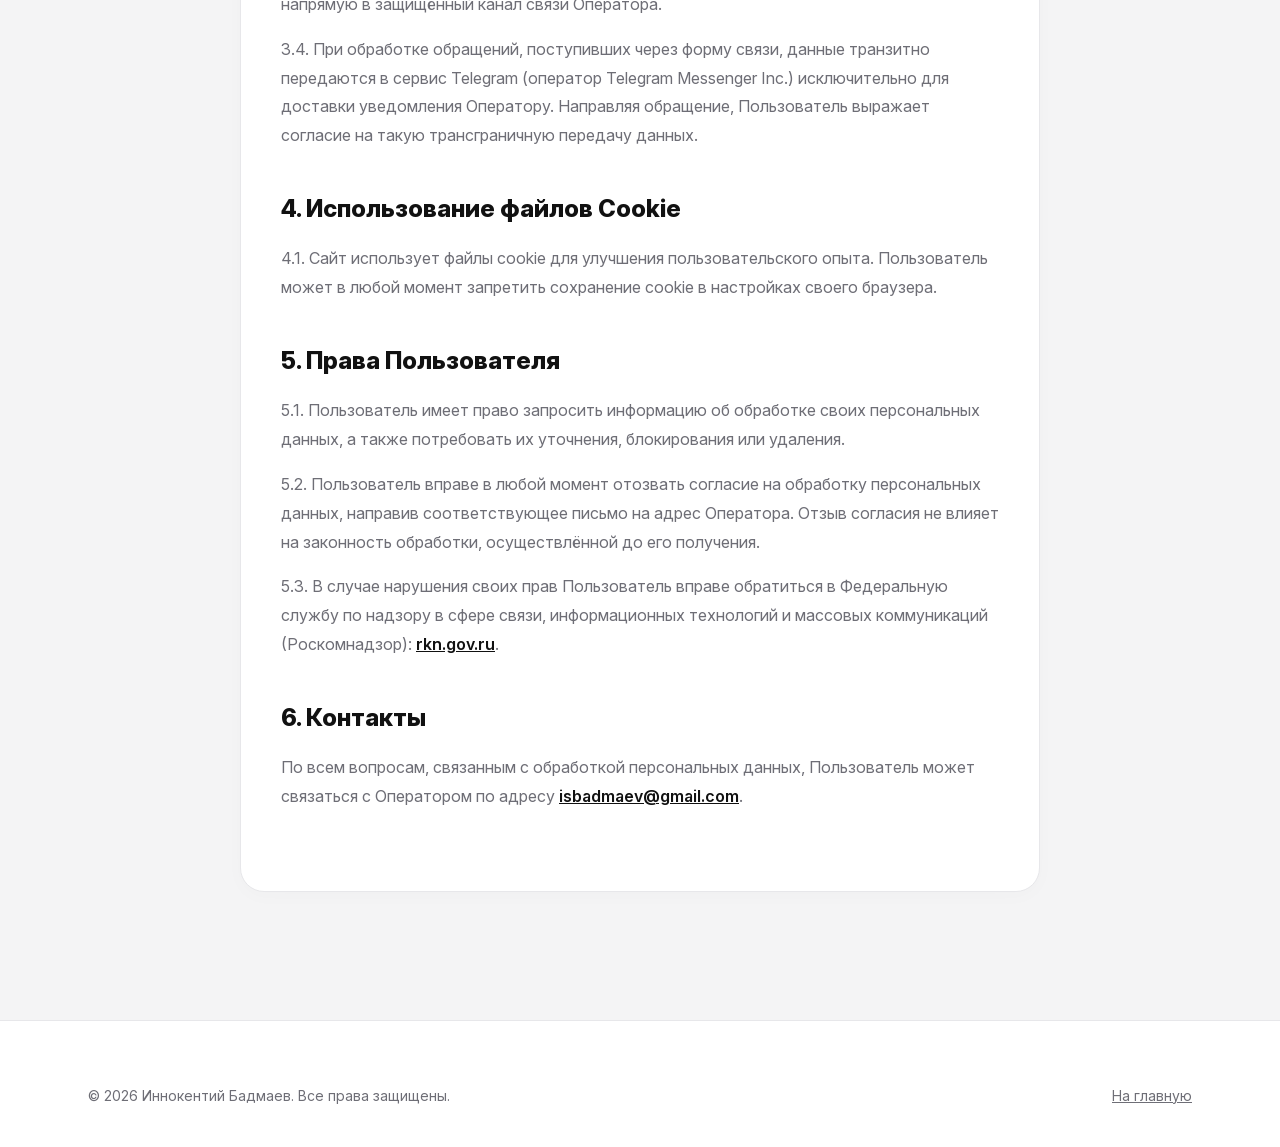
==== commit e80a9fcb: "docs: update privacy policy for strict 152-FZ compliance and Telegram data transfer" ====
--- a/privacy.html
+++ b/privacy.html
@@ -124,28 +124,32 @@
           <a href="index.html" class="privacy__back">&larr; Вернуться на главную</a>
 
           <h1 id="privacy-title">Политика конфиденциальности</h1>
-          <span class="privacy__updated">Редакция от 14 июля 2026 г.</span>
+          <span class="privacy__updated">Редакция от 15 июля 2026 г.</span>
 
           <p>Настоящая Политика конфиденциальности действует в отношении всей информации, которую сайт может получить о Пользователе во время использования сайта и его сервисов.</p>
 
           <h2>1. Общие положения</h2>
           <p>1.1. Использование сайта означает безоговорочное согласие Пользователя с настоящей Политикой и условиями обработки его персональных данных.</p>
           <p>1.2. Оператором персональных данных является ИП Бадмаев Иннокентий Сергеевич (ИНН 032383855392, ОГРНИП 326030000036650).</p>
-
+          
           <h2>2. Цели сбора персональной информации</h2>
           <p>2.1. Сайт собирает и хранит только те персональные данные, которые необходимы для предоставления сервисов или исполнения соглашений с Пользователем.</p>
-          <p>2.2. Данные (имя, контактная информация — email или Telegram) используются исключительно в целях обратной связи с Пользователем для обсуждения сотрудничества и оказания услуг.</p>
+          <p>2.2. Перечень обрабатываемых персональных данных: имя (псевдоним), адрес электронной почты или никнейм в мессенджере, содержание обращения. Правовое основание обработки — согласие субъекта персональных данных (ст. 6, ч. 1, п. 1 и ст. 9 Федерального закона № 152-ФЗ). Данные (имя, контактная информация — email или Telegram) используются исключительно в целях обратной связи с Пользователем для обсуждения сотрудничества и оказания услуг.</p>
+          <p>2.3. Срок хранения персональных данных не превышает 3 (трёх) лет с момента последнего взаимодействия с Пользователем, после чего данные уничтожаются.</p>
 
           <h2>3. Обработка и защита данных</h2>
           <p>3.1. Оператор надёжно защищает персональные данные от неправомерного или случайного доступа, уничтожения, изменения, блокирования, копирования и распространения.</p>
           <p>3.2. Данные не передаются третьим лицам, за исключением случаев, предусмотренных законодательством РФ.</p>
           <p>3.3. Персональные данные, переданные через форму связи на сайте, не сохраняются на стороне хостинг-провайдера — передача носит транзитный характер и осуществляется напрямую в защищённый канал связи Оператора.</p>
+          <p>3.4. При обработке обращений, поступивших через форму связи, данные транзитно передаются в сервис Telegram (оператор Telegram Messenger Inc.) исключительно для доставки уведомления Оператору. Направляя обращение, Пользователь выражает согласие на такую трансграничную передачу данных.</p>
 
           <h2>4. Использование файлов Cookie</h2>
           <p>4.1. Сайт использует файлы cookie для улучшения пользовательского опыта. Пользователь может в любой момент запретить сохранение cookie в настройках своего браузера.</p>
 
           <h2>5. Права Пользователя</h2>
-          <p>5.1. Пользователь имеет право запросить информацию об обработке своих персональных данных, а также потребовать их изменения или удаления, направив соответствующий запрос Оператору.</p>
+          <p>5.1. Пользователь имеет право запросить информацию об обработке своих персональных данных, а также потребовать их уточнения, блокирования или удаления.</p>
+          <p>5.2. Пользователь вправе в любой момент отозвать согласие на обработку персональных данных, направив соответствующее письмо на адрес Оператора. Отзыв согласия не влияет на законность обработки, осуществлённой до его получения.</p>
+          <p>5.3. В случае нарушения своих прав Пользователь вправе обратиться в Федеральную службу по надзору в сфере связи, информационных технологий и массовых коммуникаций (Роскомнадзор): <a href="https://rkn.gov.ru" target="_blank" rel="noopener noreferrer">rkn.gov.ru</a>.</p>
 
           <h2>6. Контакты</h2>
           <p>По всем вопросам, связанным с обработкой персональных данных, Пользователь может связаться с Оператором по адресу <a href="mailto:isbadmaev@gmail.com">isbadmaev@gmail.com</a>.</p>
